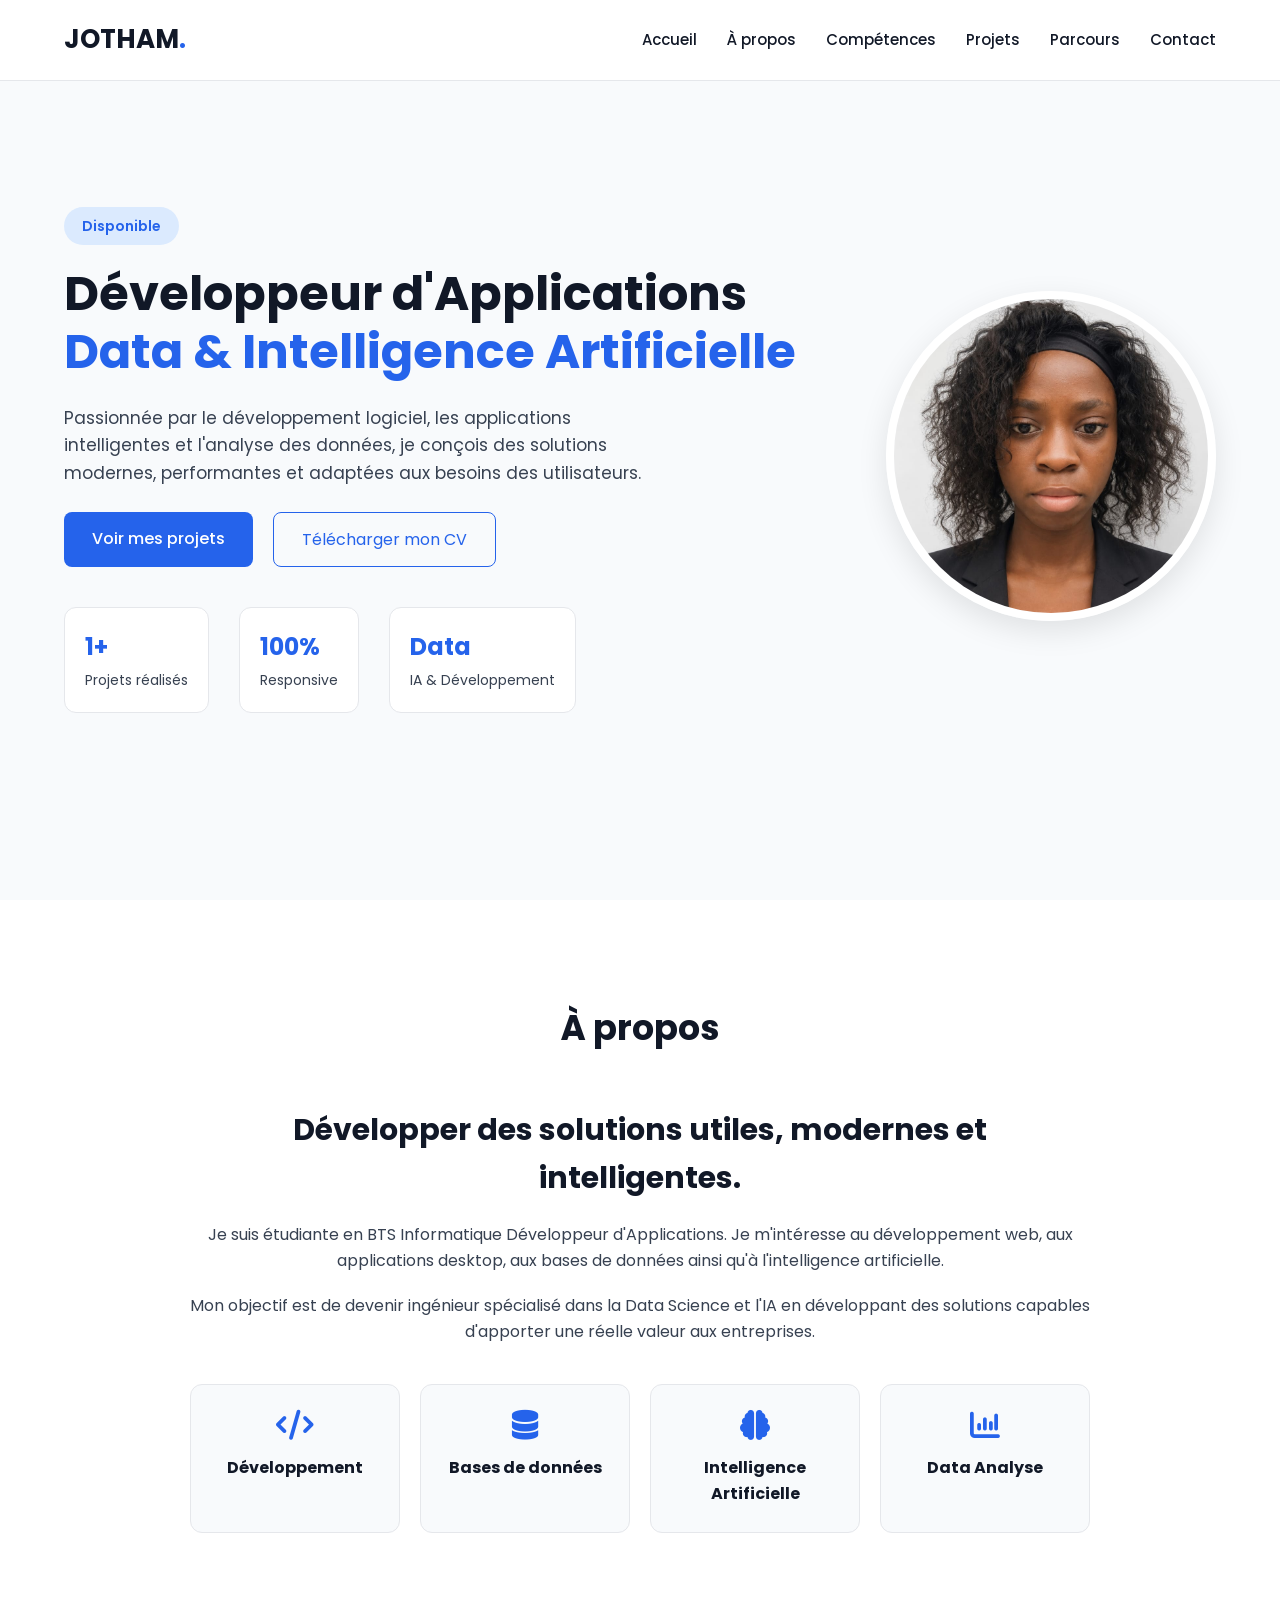
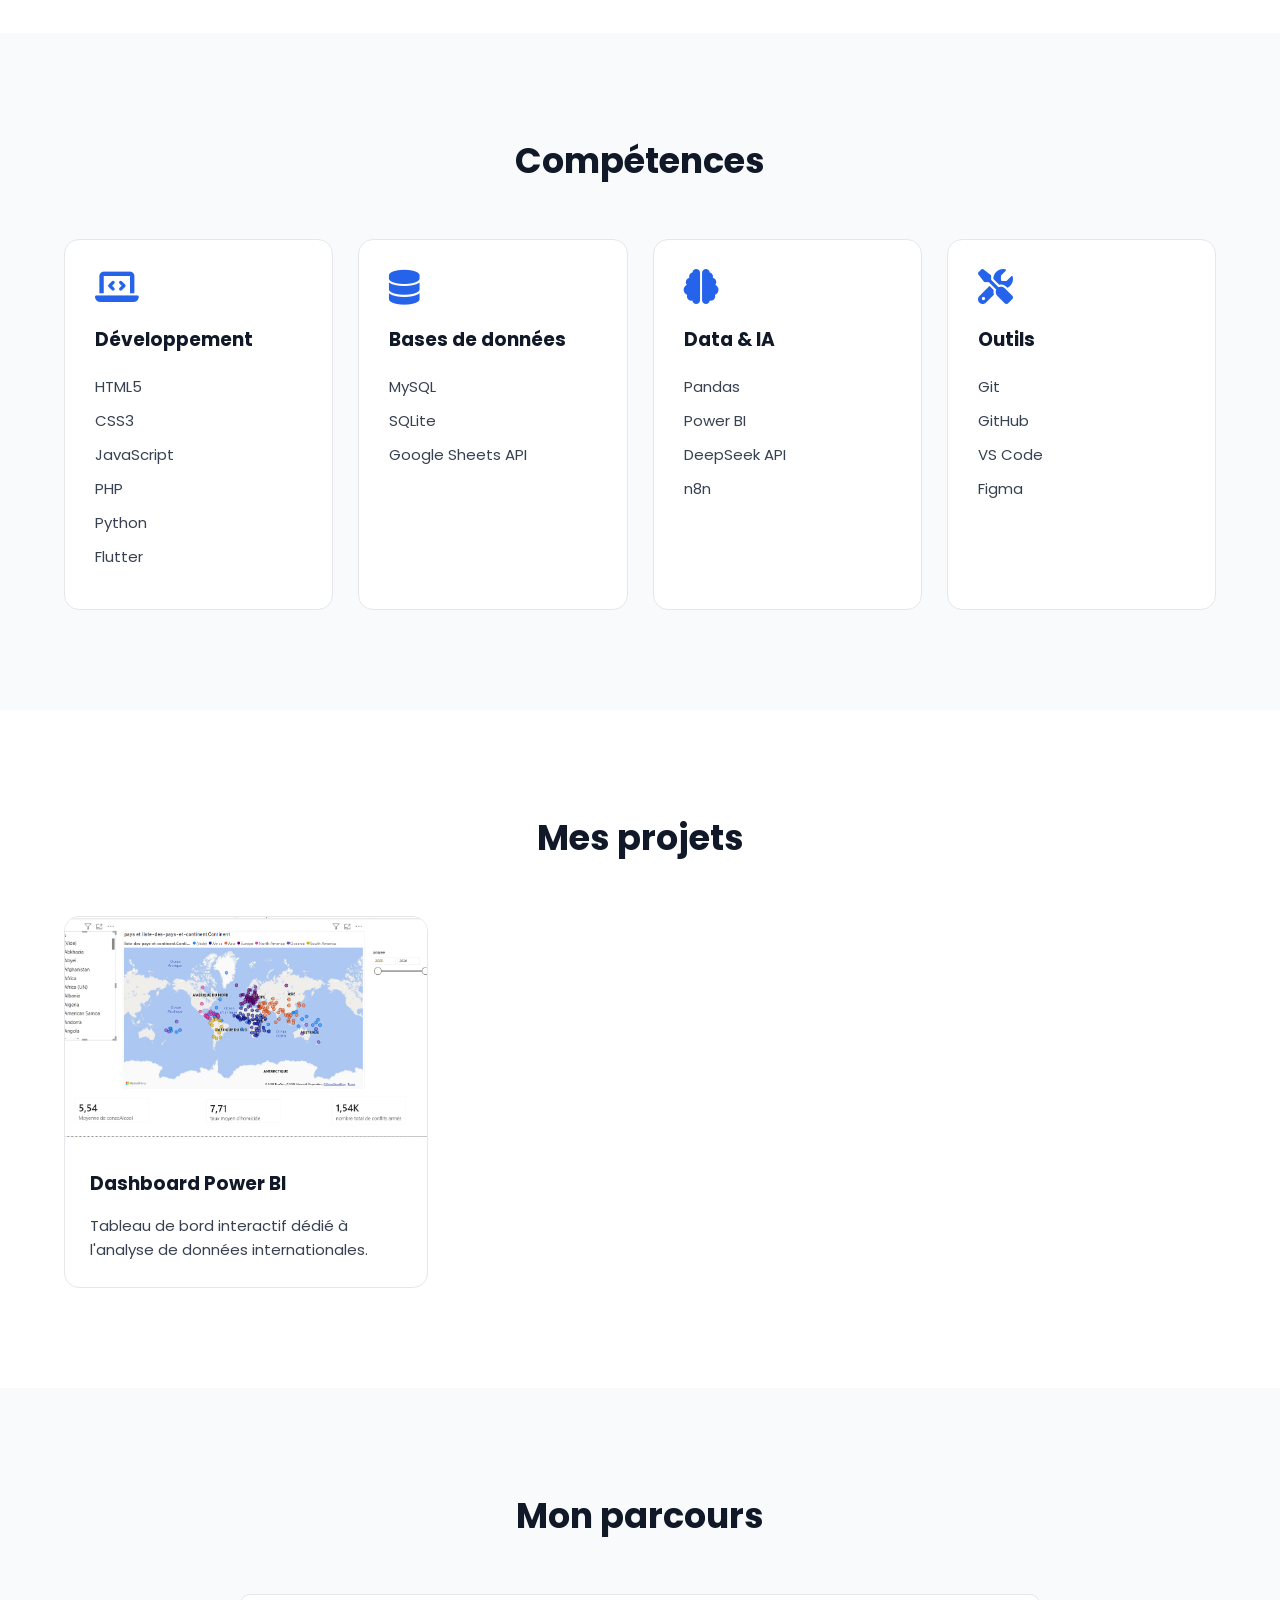
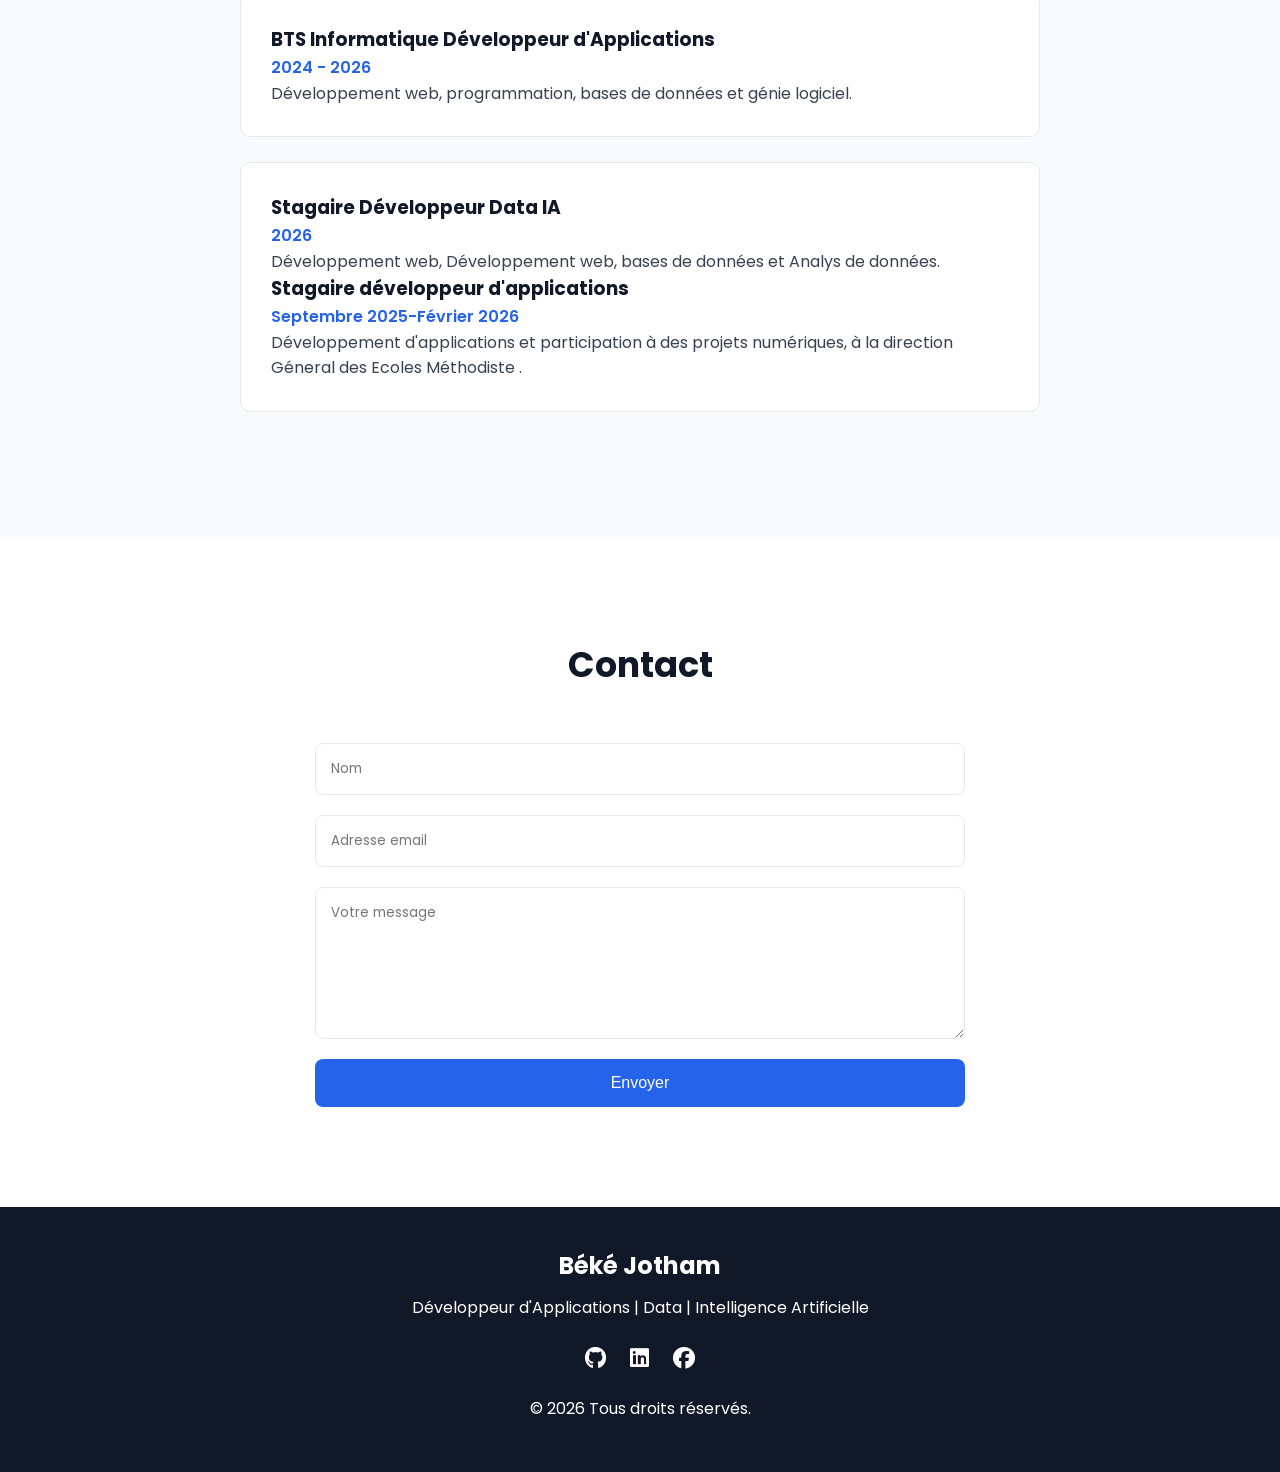
==== index.html @ e1de856a "premier commit" ====
<!DOCTYPE html>
<html lang="fr">

<head>
    <meta charset="UTF-8">
    <meta name="viewport" content="width=device-width, initial-scale=1.0">

    <title>Béké Moyet Jotham Christ-Evodie| Développeur d'Applications</title>

    <link rel="stylesheet" href="style.css">

    <link rel="preconnect" href="https://fonts.googleapis.com">
    <link rel="preconnect" href="https://fonts.gstatic.com" crossorigin>

    <link href="https://fonts.googleapis.com/css2?family=Poppins:wght@300;400;500;600;700;800&display=swap"
        rel="stylesheet">

    <link rel="stylesheet"
        href="https://cdnjs.cloudflare.com/ajax/libs/font-awesome/6.7.2/css/all.min.css">

</head>

<body>

    <!--================ NAVBAR =================-->

    <header>

        <div class="container">

            <a href="#" class="logo">

                JOTHAM<span>.</span>

            </a>

            <nav>

                <ul>

                    <li><a href="#home">Accueil</a></li>
                    <li><a href="#about">À propos</a></li>
                    <li><a href="#skills">Compétences</a></li>
                    <li><a href="#projects">Projets</a></li>
                    <li><a href="#parcours">Parcours</a></li>
                    <li><a href="#contact">Contact</a></li>

                </ul>

            </nav>

            <div class="menu">

                <i class="fa-solid fa-bars"></i>

            </div>

        </div>

    </header>



    <!--================ HERO =================-->

    <section class="hero" id="home">

        <div class="container hero-content">

            <div class="hero-left">

                <span class="badge">

                    Disponible 

                </span>

                <h1>

                    Développeur d'Applications

                    <br>

                    <span>Data & Intelligence Artificielle</span>

                </h1>

                <p>

                    Passionnée par le développement logiciel, les applications intelligentes
                    et l'analyse des données, je conçois des solutions modernes,
                    performantes et adaptées aux besoins des utilisateurs.

                </p>

                <div class="hero-buttons">

                    <a href="#projects" class="btn">

                        Voir mes projets

                    </a>

                    <a href="assets/cv.pdf" class="btn-outline">

                        Télécharger mon CV

                    </a>

                </div>

                <div class="stats">

                    <div>

                        <h2>1+</h2>

                        <span>Projets réalisés</span>

                    </div>

                    <div>

                        <h2>100%</h2>

                        <span>Responsive</span>

                    </div>

                    <div>

                        <h2>Data</h2>

                        <span>IA & Développement</span>

                    </div>

                </div>

            </div>

            <div class="hero-right">

                <img src="images/profile.jpeg" alt="Photo">

            </div>

        </div>

    </section>



    <!--================ ABOUT =================-->

    <section class="about" id="about">

        <div class="container">

            <h2 class="section-title">

                À propos

            </h2>

            <div class="about-content">

                <div class="about-text">

                    <h3>

                        Développer des solutions utiles,
                        modernes et intelligentes.

                    </h3>

                    <p>

                        Je suis étudiante en BTS Informatique Développeur d'Applications.
                        Je m'intéresse au développement web, aux applications desktop,
                        aux bases de données ainsi qu'à l'intelligence artificielle.

                    </p>

                    <p>

                        Mon objectif est de devenir ingénieur spécialisé
                        dans la Data Science et l'IA en développant des
                        solutions capables d'apporter une réelle valeur
                        aux entreprises.

                    </p>

                    <div class="about-cards">

                        <div>

                            <i class="fa-solid fa-code"></i>

                            <h4>

                                Développement

                            </h4>

                        </div>

                        <div>

                            <i class="fa-solid fa-database"></i>

                            <h4>

                                Bases de données

                            </h4>

                        </div>

                        <div>

                            <i class="fa-solid fa-brain"></i>

                            <h4>

                                Intelligence Artificielle

                            </h4>

                        </div>

                        <div>

                            <i class="fa-solid fa-chart-column"></i>

                            <h4>

                                Data Analyse

                            </h4>

                        </div>

                    </div>

                </div>

            </div>

        </div>

    </section>



    <!--================ SKILLS =================-->

    <section class="skills" id="skills">

        <div class="container">

            <h2 class="section-title">

                Compétences

            </h2>

            <div class="skills-grid">

                <div class="skill-box">

                    <i class="fa-solid fa-laptop-code"></i>

                    <h3>

                        Développement

                    </h3>

                    <ul>

                        <li>HTML5</li>
                        <li>CSS3</li>
                        <li>JavaScript</li>
                        <li>PHP</li>
                        <li>Python</li>
                        <li>Flutter</li>

                    </ul>

                </div>

                <div class="skill-box">

                    <i class="fa-solid fa-database"></i>

                    <h3>

                        Bases de données

                    </h3>

                    <ul>

                        <li>MySQL</li>
                        <li>SQLite</li>
                        <li>Google Sheets API</li>

                    </ul>

                </div>

                <div class="skill-box">

                    <i class="fa-solid fa-brain"></i>

                    <h3>

                        Data & IA

                    </h3>

                    <ul>

                        <li>Pandas</li>
                        <li>Power BI</li>
                        <li>DeepSeek API</li>
                        <li>n8n</li>

                    </ul>

                </div>

                <div class="skill-box">

                    <i class="fa-solid fa-screwdriver-wrench"></i>

                    <h3>

                        Outils

                    </h3>

                    <ul>

                        <li>Git</li>
                        <li>GitHub</li>
                        <li>VS Code</li>
                        <li>Figma</li>

                    </ul>

                </div>

            </div>

        </div>

    </section>



    <!--================ PROJECTS =================-->

    <section class="projects" id="projects">

        <div class="container">

            <h2 class="section-title">

                Mes projets

            </h2>

            <div class="project-grid">

                

                <div class="project-card">

                    <img src="images/powerbi.png">

                    <div class="content">

                        <h3>

                            Dashboard Power BI

                        </h3>

                        <p>

                            Tableau de bord interactif dédié à l'analyse de
                            données internationales.

                        </p>

                    </div>

                </div>

            </div>

        </div>

    </section>



    <!--================ PARCOURS =================-->

    <section class="timeline" id="parcours">

        <div class="container">

            <h2 class="section-title">

                Mon parcours

            </h2>

            <div class="timeline-content">

                <div class="timeline-item">


                    <h3>

                        BTS Informatique Développeur d'Applications

                    </h3>

                    <span>

                        2024 - 2026

                    </span>

                    <p>

                        Développement web, programmation,
                        bases de données et génie logiciel.

                    </p>

                </div>

                <div class="timeline-item">
                     <h3>

                        Stagaire Développeur Data IA

                    </h3>

                    <span>

                        2026

                    </span>

                    <p>

                        Développement web, Développement web,
                        bases de données et Analys de données.

                    </p>

                    <h3>

                        Stagaire développeur d'applications

                    </h3>

                    <span>

                        Septembre 2025-Février 2026

                    </span>

                    <p>

                        Développement d'applications et participation
                        à des projets numériques, à la direction Géneral des Ecoles Méthodiste .

                    </p>

                
                </div>

            </div>

        </div>

    </section>



    <!--================ CONTACT =================-->

    <section class="contact" id="contact">

        <div class="container">

            <h2 class="section-title">

                Contact

            </h2>

            <form>

                <input type="text" placeholder="Nom">

                <input type="email" placeholder="Adresse email">

                <textarea rows="6"
                    placeholder="Votre message"></textarea>

                <button>

                    Envoyer

                </button>

            </form>

        </div>

    </section>



    <!--================ FOOTER =================-->

    <footer>

        <div class="container">

            <h2>

                Béké Jotham

            </h2>

            <p>

                Développeur d'Applications | Data | Intelligence Artificielle

            </p>

            <div class="socials">

                <a href="#"><i class="fab fa-github"></i></a>

                <a href="#"><i class="fab fa-linkedin"></i></a>

                <a href="#"><i class="fab fa-facebook"></i></a>

            </div>

            <p>

                © 2026 Tous droits réservés.

            </p>

        </div>

    </footer>

<script src="script.js"></script>

</body>

</html>
---- style.css ----
*{
    margin:0;
    padding:0;
    box-sizing:border-box;
    scroll-behavior:smooth;
}


:root{

    --primary:#2563eb;
    --secondary:#111827;
    --light:#f8fafc;
    --white:#ffffff;
    --text:#374151;
    --border:#e5e7eb;

}



body{

    font-family:"Poppins",sans-serif;
    background:var(--light);
    color:var(--text);
    line-height:1.6;

}



.container{

    width:90%;
    max-width:1200px;
    margin:auto;

}



a{

    text-decoration:none;

}



ul{

    list-style:none;

}



/* ================= HEADER ================= */


header{

    position:fixed;
    top:0;
    width:100%;
    background:#ffffff;
    border-bottom:1px solid var(--border);
    z-index:1000;

}


header .container{

    display:flex;
    justify-content:space-between;
    align-items:center;
    height:80px;

}



.logo{

    font-size:26px;
    font-weight:700;
    color:var(--secondary);

}


.logo span{

    color:var(--primary);

}



nav ul{

    display:flex;
    gap:30px;

}



nav ul li a{

    color:var(--secondary);
    font-size:15px;
    font-weight:500;
    transition:.3s;

}


nav ul li a:hover{

    color:var(--primary);

}



.menu{

    display:none;
    font-size:25px;
    cursor:pointer;

}



/* ================= HERO ================= */



.hero{

    min-height:100vh;
    padding-top:120px;
    display:flex;
    align-items:center;

}



.hero-content{

    display:flex;
    justify-content:space-between;
    align-items:center;
    gap:50px;

}



.hero-left{

    flex:1;

}



.badge{

    display:inline-block;
    padding:8px 18px;
    border-radius:30px;
    background:#dbeafe;
    color:var(--primary);
    font-size:14px;
    font-weight:600;
    margin-bottom:20px;

}



.hero h1{

    font-size:48px;
    line-height:1.2;
    color:var(--secondary);
    font-weight:700;

}



.hero h1 span{

    color:var(--primary);

}



.hero p{

    margin:25px 0;
    max-width:600px;
    font-size:17px;

}



.hero-buttons{

    display:flex;
    gap:20px;
    margin-bottom:40px;

}



.btn{

    background:var(--primary);
    color:white;
    padding:14px 28px;
    border-radius:8px;
    font-weight:500;
    transition:.3s;

}



.btn:hover{

    opacity:.85;

}



.btn-outline{

    border:1px solid var(--primary);
    color:var(--primary);
    padding:14px 28px;
    border-radius:8px;
    transition:.3s;

}



.btn-outline:hover{

    background:var(--primary);
    color:white;

}



.stats{

    display:flex;
    gap:30px;

}



.stats div{

    background:white;
    padding:20px;
    border-radius:12px;
    border:1px solid var(--border);

}



.stats h2{

    color:var(--primary);

}



.stats span{

    font-size:14px;

}



.hero-right img{

    width:330px;
    height:330px;
    object-fit:cover;
    border-radius:50%;
    border:8px solid white;
    box-shadow:0 10px 30px rgba(0,0,0,.1);

}



/* ================= GENERAL SECTION ================= */



section{

    padding:100px 0;

}



.section-title{

    text-align:center;
    font-size:35px;
    color:var(--secondary);
    margin-bottom:50px;

}





/* ================= ABOUT ================= */



.about{

    background:white;

}



.about-content{

    display:flex;
    justify-content:center;

}



.about-text{

    max-width:900px;
    text-align:center;

}



.about-text h3{

    font-size:30px;
    color:var(--secondary);
    margin-bottom:20px;

}



.about-text p{

    margin-bottom:20px;

}



.about-cards{

    display:grid;
    grid-template-columns:repeat(4,1fr);
    gap:20px;
    margin-top:40px;

}



.about-cards div{

    padding:25px;
    background:var(--light);
    border-radius:12px;
    border:1px solid var(--border);
    transition:.3s;

}



.about-cards div:hover{

    transform:translateY(-5px);

}



.about-cards i{

    font-size:30px;
    color:var(--primary);
    margin-bottom:15px;

}



.about-cards h4{

    color:var(--secondary);

}
 /* ================= SKILLS ================= */


.skills-grid{

    display:grid;
    grid-template-columns:repeat(4,1fr);
    gap:25px;

}



.skill-box{

    background:white;
    padding:30px;
    border-radius:15px;
    border:1px solid var(--border);
    transition:.3s;

}



.skill-box:hover{

    transform:translateY(-8px);

}



.skill-box i{

    font-size:35px;
    color:var(--primary);
    margin-bottom:20px;

}



.skill-box h3{

    color:var(--secondary);
    margin-bottom:20px;

}



.skill-box li{

    margin-bottom:10px;
    font-size:15px;

}




/* ================= PROJECTS ================= */


.projects{

    background:white;

}



.project-grid{

    display:grid;
    grid-template-columns:repeat(3,1fr);
    gap:30px;

}



.project-card{

    background:white;
    border-radius:15px;
    overflow:hidden;
    border:1px solid var(--border);
    transition:.3s;

}



.project-card:hover{

    transform:translateY(-8px);

}



.project-card img{

    width:100%;
    height:220px;
    object-fit:cover;

}



.project-card .content{

    padding:25px;

}



.project-card h3{

    color:var(--secondary);
    margin-bottom:15px;

}



.project-card p{

    font-size:15px;

}




/* ================= TIMELINE ================= */


.timeline-content{

    max-width:800px;
    margin:auto;

}



.timeline-item{

    background:white;
    padding:30px;
    margin-bottom:25px;
    border-left:5px solid var(--primary);
    border-radius:10px;
    border:1px solid var(--border);

}



.timeline-item h3{

    color:var(--secondary);

}



.timeline-item span{

    color:var(--primary);
    font-weight:600;

}




/* ================= CONTACT ================= */



.contact{

    background:white;

}



form{

    max-width:650px;
    margin:auto;
    display:flex;
    flex-direction:column;
    gap:20px;

}



form input,
form textarea{

    width:100%;
    padding:15px;
    border:1px solid var(--border);
    border-radius:8px;
    font-family:inherit;
    outline:none;

}



form input:focus,
form textarea:focus{

    border-color:var(--primary);

}



form button{

    background:var(--primary);
    color:white;
    border:none;
    padding:15px;
    border-radius:8px;
    cursor:pointer;
    font-size:16px;

}



form button:hover{

    opacity:.85;

}




/* ================= FOOTER ================= */



footer{

    background:#111827;
    color:white;
    padding:40px 0;
    text-align:center;

}



footer h2{

    margin-bottom:10px;

}



footer p{

    margin:10px 0;

}



.socials{

    margin:20px 0;

}



.socials a{

    color:white;
    font-size:22px;
    margin:0 10px;
    transition:.3s;

}



.socials a:hover{

    color:#60a5fa;

}




/* ================= ANIMATION ================= */



.hero-left,
.hero-right,
.skill-box,
.project-card,
.timeline-item{

    animation:show .8s ease;

}



@keyframes show{

    from{

        opacity:0;
        transform:translateY(30px);

    }

    to{

        opacity:1;
        transform:translateY(0);

    }

}




/* ================= RESPONSIVE TABLET ================= */



@media(max-width:1000px){


    .hero-content{

        flex-direction:column-reverse;
        text-align:center;

    }


    .hero-buttons,
    .stats{

        justify-content:center;

    }


    .skills-grid{

        grid-template-columns:repeat(2,1fr);

    }


    .project-grid{

        grid-template-columns:repeat(2,1fr);

    }


    .about-cards{

        grid-template-columns:repeat(2,1fr);

    }


}




/* ================= RESPONSIVE MOBILE ================= */



@media(max-width:700px){


    header .container{

        height:70px;

    }



    nav{

        position:absolute;
        top:70px;
        left:-100%;
        width:100%;
        background:white;
        padding:30px;
        transition:.3s;

    }



    nav.active{

        left:0;

    }



    nav ul{

        flex-direction:column;
        text-align:center;

    }



    .menu{

        display:block;

    }



    .hero h1{

        font-size:35px;

    }



    .hero-right img{

        width:240px;
        height:240px;

    }



    .hero-buttons{

        flex-direction:column;

    }



    .stats{

        flex-direction:column;

    }



    .skills-grid,
    .project-grid,
    .about-cards{

        grid-template-columns:1fr;

    }



    .section-title{

        font-size:28px;

    }


}
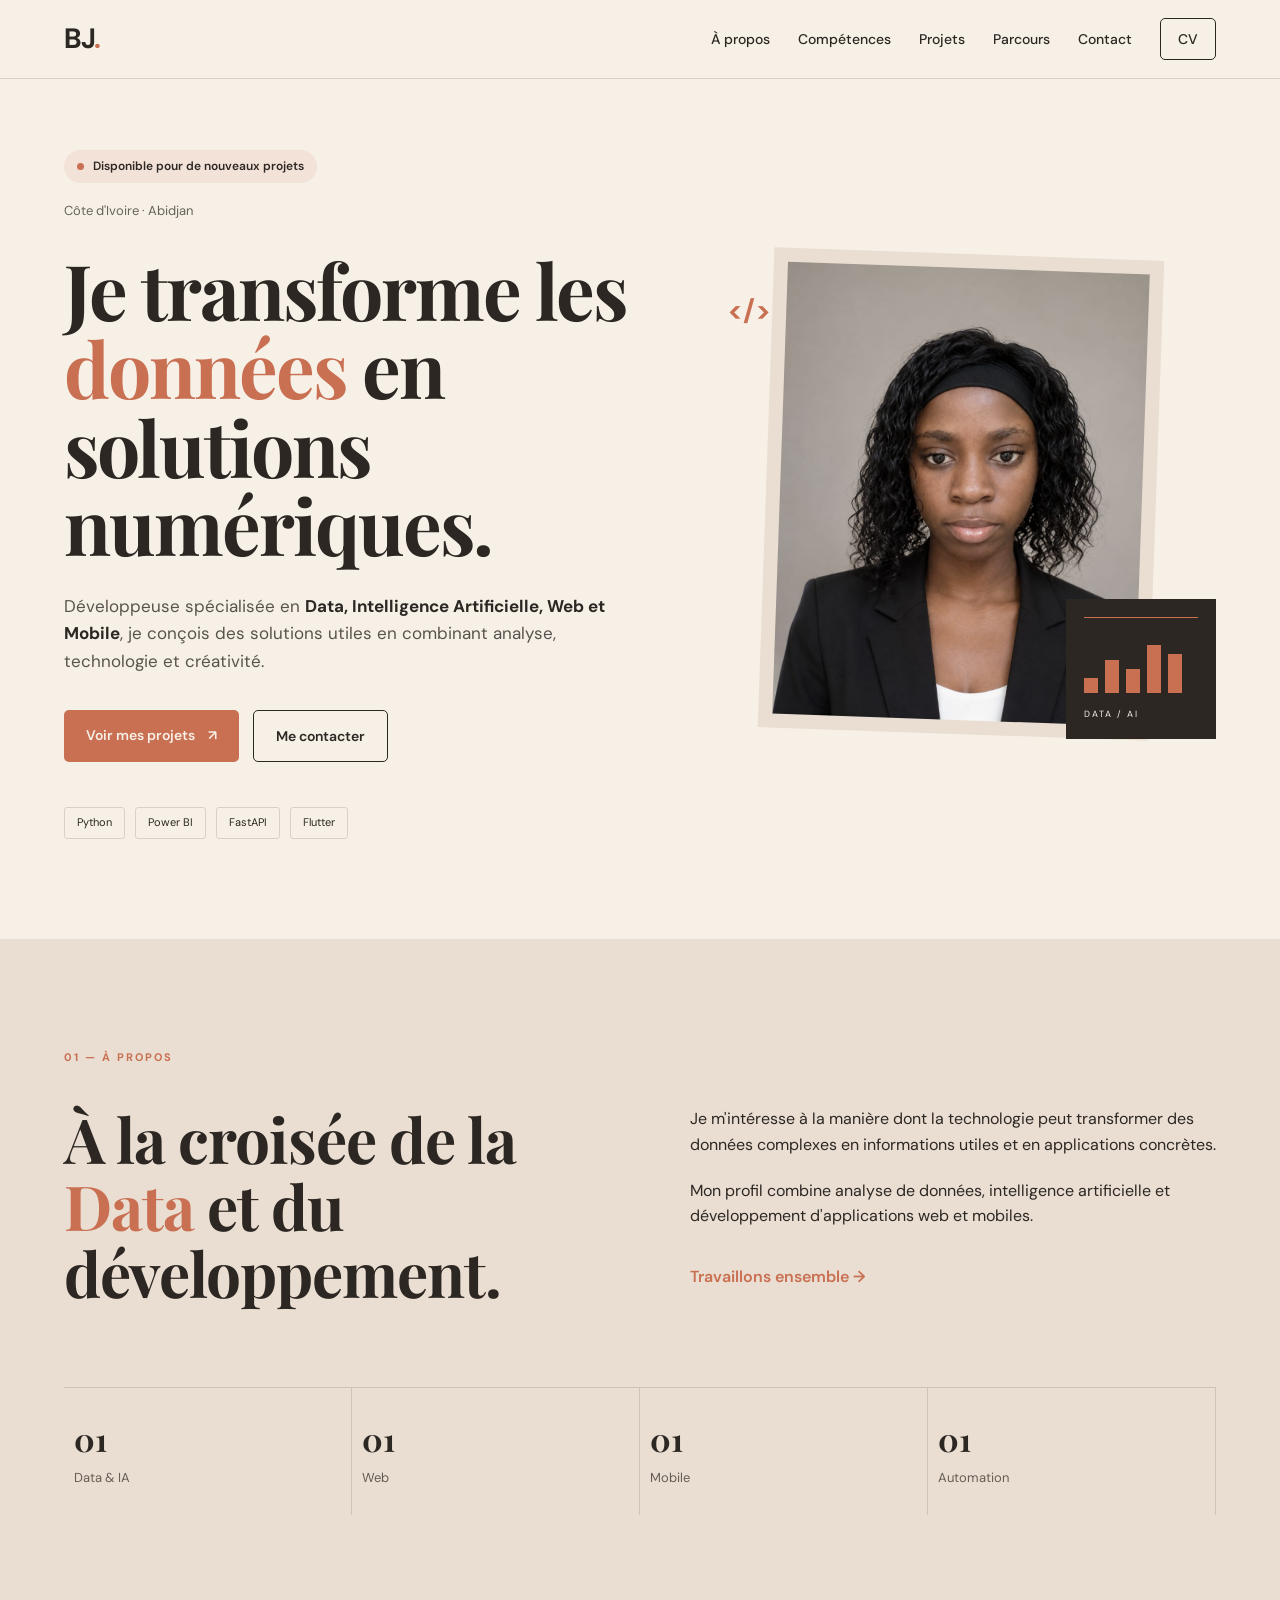
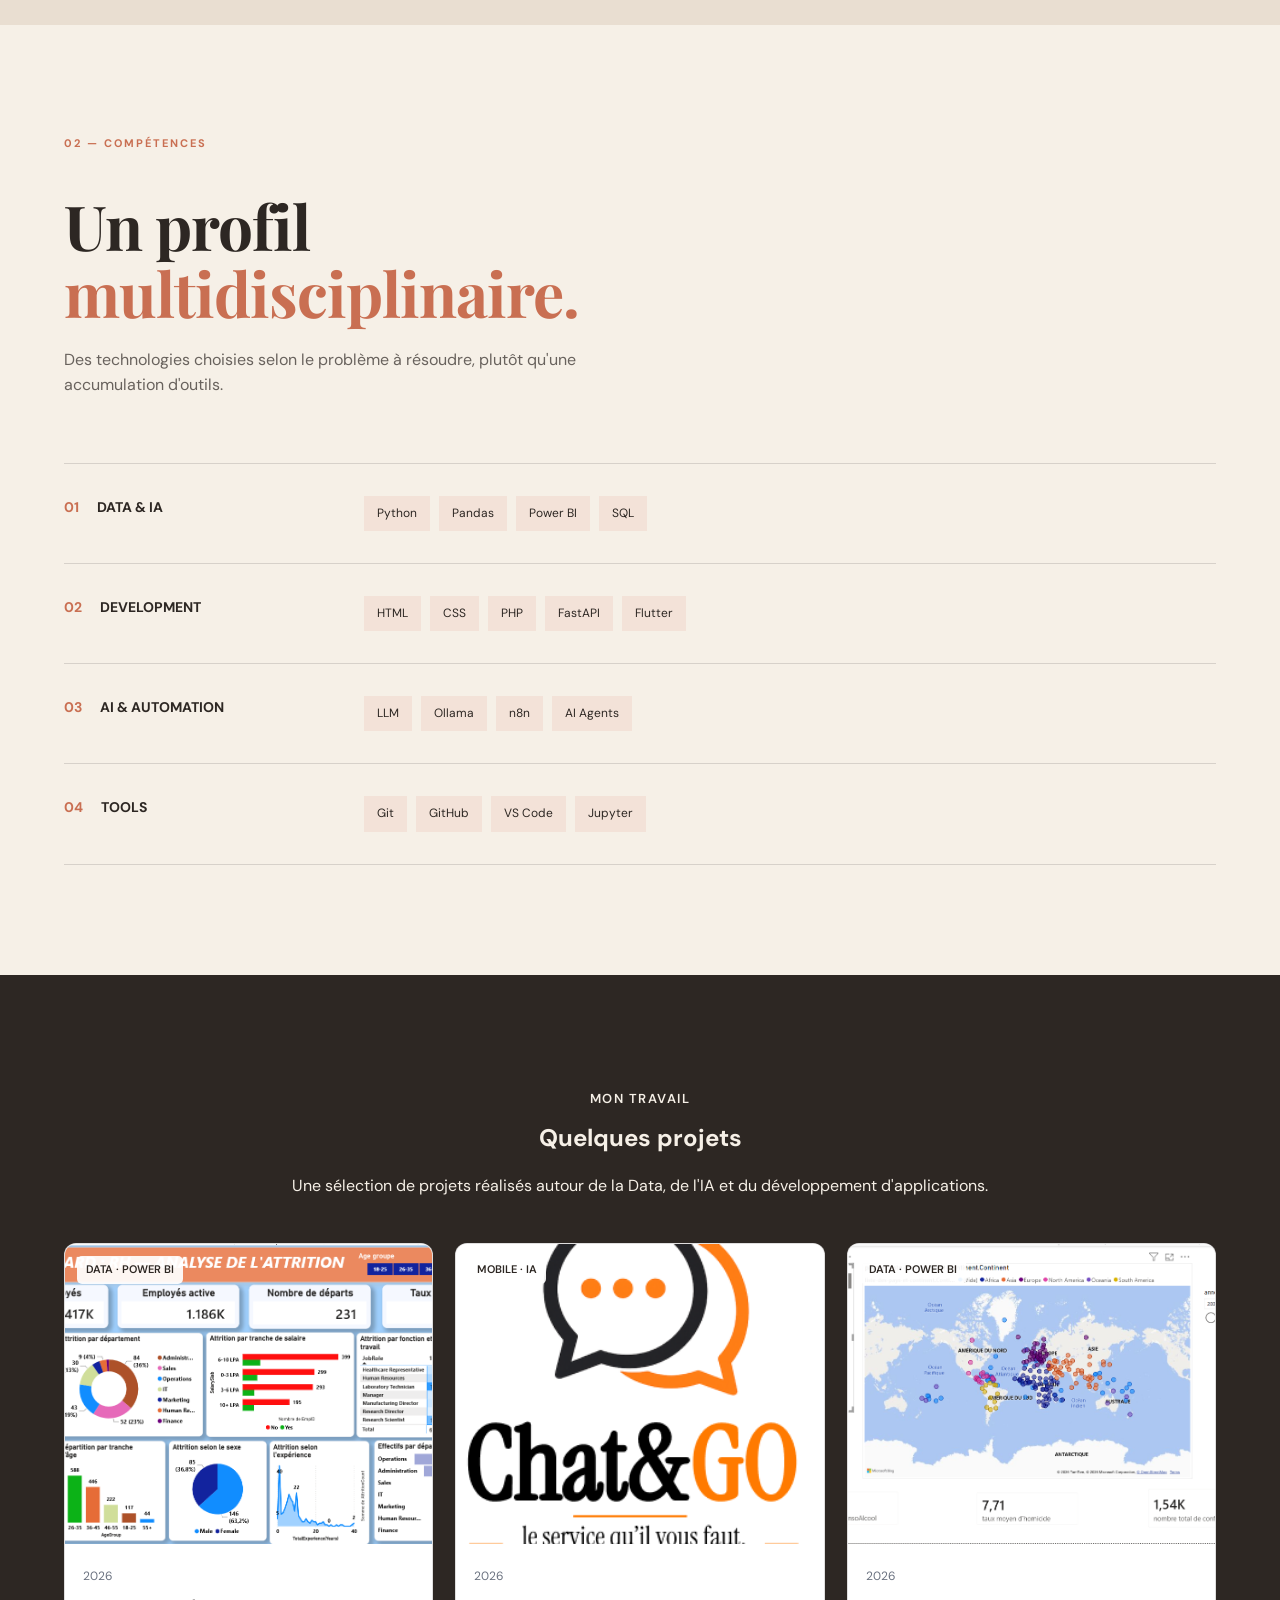
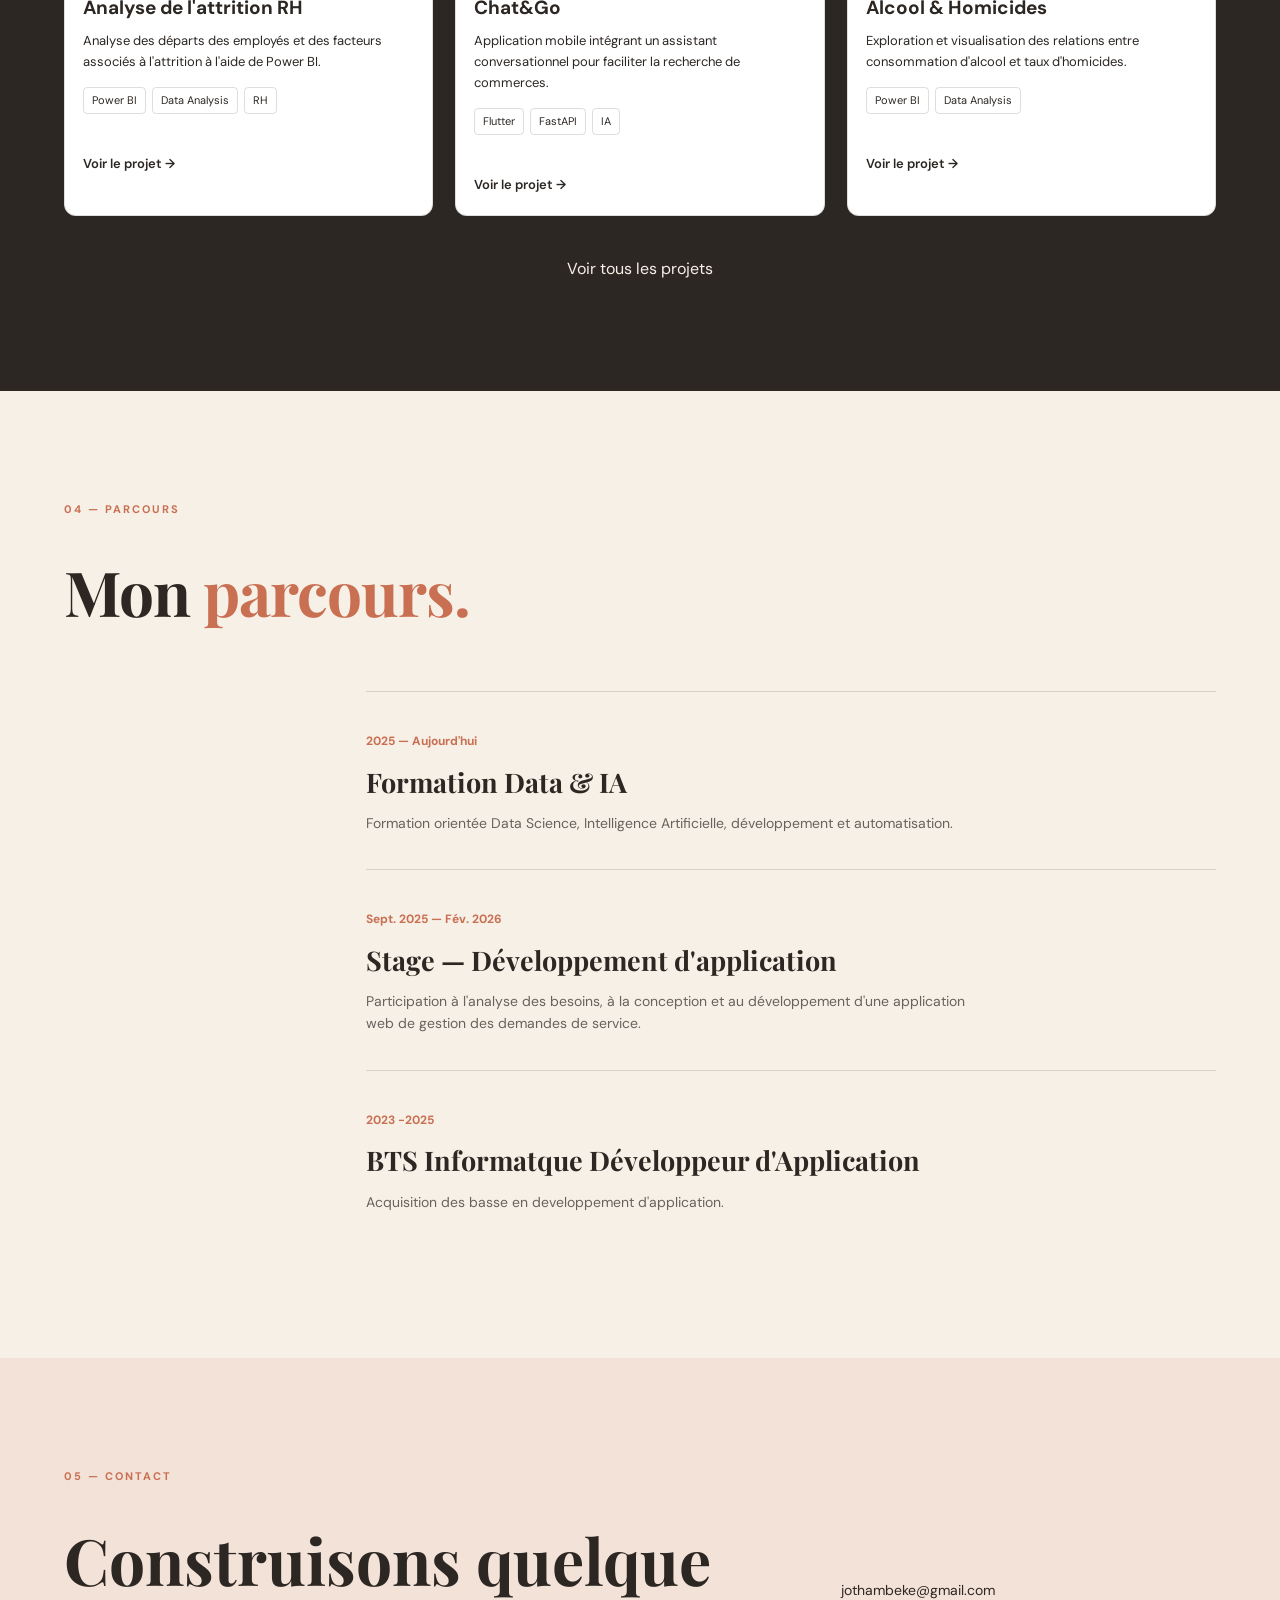
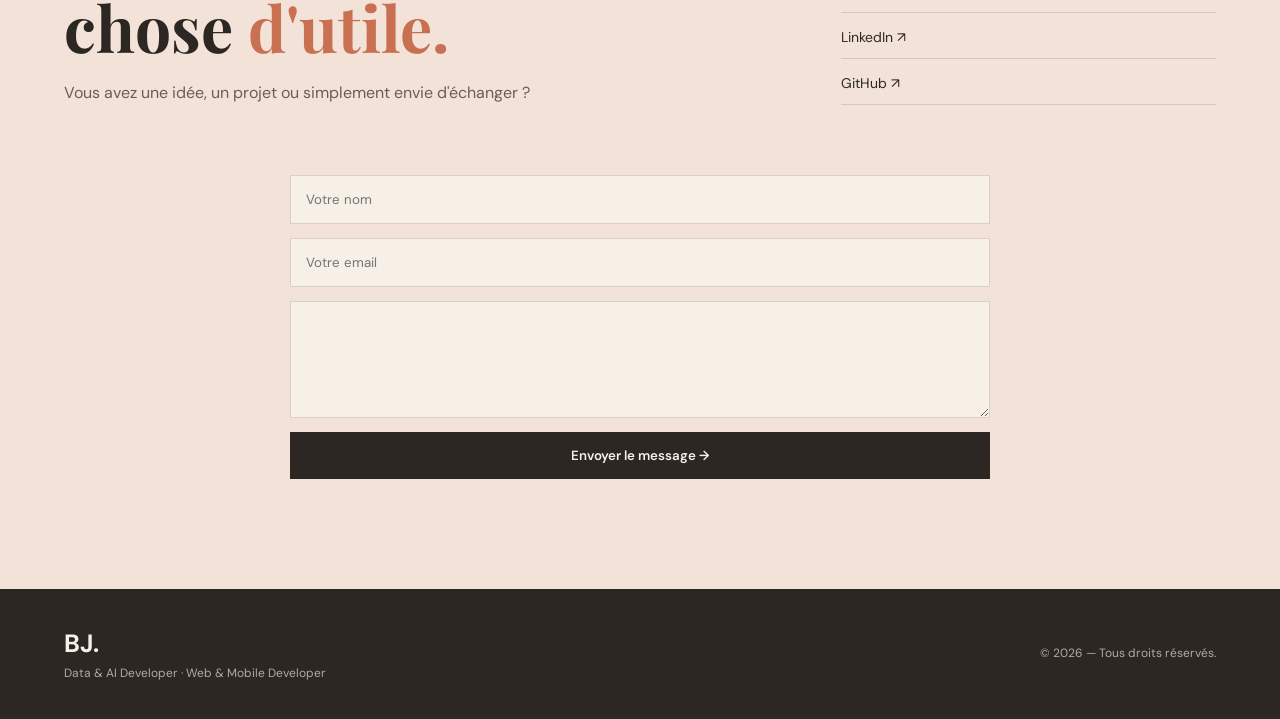
==== commit 89709f04: "modification de l'interface" ====
--- a/index.html
+++ b/index.html
@@ -2,571 +2,750 @@
 <html lang="fr">
 
 <head>
+
     <meta charset="UTF-8">
     <meta name="viewport" content="width=device-width, initial-scale=1.0">
 
-    <title>Béké Moyet Jotham Christ-Evodie| Développeur d'Applications</title>
-
-    <link rel="stylesheet" href="style.css">
+    <title>Portfolio | Data & AI Developer</title>
+
+    <meta name="description"
+          content="Portfolio d'une développeuse spécialisée en Data, Intelligence Artificielle, développement Web et Mobile.">
 
     <link rel="preconnect" href="https://fonts.googleapis.com">
-    <link rel="preconnect" href="https://fonts.gstatic.com" crossorigin>
-
-    <link href="https://fonts.googleapis.com/css2?family=Poppins:wght@300;400;500;600;700;800&display=swap"
-        rel="stylesheet">
-
-    <link rel="stylesheet"
-        href="https://cdnjs.cloudflare.com/ajax/libs/font-awesome/6.7.2/css/all.min.css">
+    <link rel="preconnect"
+          href="https://fonts.gstatic.com"
+          crossorigin>
+
+    <link href="https://fonts.googleapis.com/css2?family=DM+Sans:wght@400;500;600;700&family=Playfair+Display:wght@500;600;700&display=swap"
+          rel="stylesheet">
+
+    <link rel="stylesheet" href="css/style.css">
 
 </head>
 
+
 <body>
 
-    <!--================ NAVBAR =================-->
-
-    <header>
-
-        <div class="container">
-
-            <a href="#" class="logo">
-
-                JOTHAM<span>.</span>
-
+
+<!--  NAVIGATION  -->
+
+<header class="navbar">
+
+    <div class="container nav-container">
+
+        <a href="index.html" class="logo">
+            BJ<span>.</span>
+        </a>
+
+
+        <nav id="nav">
+
+            <a href="#about">À propos</a>
+
+            <a href="#skills">Compétences</a>
+
+            <a href="#projects">Projets</a>
+
+            <a href="#journey">Parcours</a>
+
+            <a href="#contact">Contact</a>
+
+            <a href="cv.pdf" class="nav-cv">
+                CV
             </a>
 
-            <nav>
-
-                <ul>
-
-                    <li><a href="#home">Accueil</a></li>
-                    <li><a href="#about">À propos</a></li>
-                    <li><a href="#skills">Compétences</a></li>
-                    <li><a href="#projects">Projets</a></li>
-                    <li><a href="#parcours">Parcours</a></li>
-                    <li><a href="#contact">Contact</a></li>
-
-                </ul>
-
-            </nav>
-
-            <div class="menu">
-
-                <i class="fa-solid fa-bars"></i>
-
-            </div>
-
-        </div>
-
-    </header>
-
-
-
-    <!--================ HERO =================-->
-
-    <section class="hero" id="home">
-
-        <div class="container hero-content">
-
-            <div class="hero-left">
-
-                <span class="badge">
-
-                    Disponible 
-
+        </nav>
+
+
+        <button class="menu-btn" id="menuBtn">
+            ☰
+        </button>
+
+    </div>
+
+</header>
+
+
+
+<main>
+
+
+<!--  HERO  -->
+
+<section class="hero">
+
+    <div class="container hero-grid">
+
+
+        <div class="hero-content">
+
+            <div class="status">
+                <span></span>
+                Disponible pour de nouveaux projets
+            </div>
+
+
+            <div class="location">
+                Côte d'Ivoire · Abidjan
+            </div>
+
+
+            <h1>
+
+                Je transforme les
+                <em>données</em>
+                en solutions numériques.
+
+            </h1>
+
+
+            <p class="hero-description">
+
+                Développeuse spécialisée en
+                <strong>Data, Intelligence Artificielle,
+                Web et Mobile</strong>, je conçois des
+                solutions utiles en combinant analyse,
+                technologie et créativité.
+
+            </p>
+
+
+            <div class="hero-actions">
+
+                <a href="#projects" class="btn-primary">
+                    Voir mes projets
+                    <span>↗</span>
+                </a>
+
+                <a href="#contact" class="btn-secondary">
+                    Me contacter
+                </a>
+
+            </div>
+
+
+            <div class="hero-tech">
+
+                <span>Python</span>
+                <span>Power BI</span>
+                <span>FastAPI</span>
+                <span>Flutter</span>
+
+            </div>
+
+        </div>
+
+
+        <!-- VISUEL HERO -->
+
+        <div class="hero-visual">
+
+            <div class="visual-frame">
+
+                <img src="images/ma_photo.jpeg"
+                     alt="Portrait professionnel">
+
+            </div>
+
+
+            <div class="data-decoration">
+
+                <div class="data-line"></div>
+
+                <div class="data-bars">
+
+                    <span></span>
+                    <span></span>
+                    <span></span>
+                    <span></span>
+                    <span></span>
+
+                </div>
+
+                <small>
+                    DATA / AI
+                </small>
+
+            </div>
+
+
+            <div class="code-decoration">
+                &lt;/&gt;
+            </div>
+
+        </div>
+
+    </div>
+
+</section>
+
+
+
+<!--  ABOUT  -->
+
+<section class="about" id="about">
+
+    <div class="container">
+
+        <div class="section-label">
+            01 — À PROPOS
+        </div>
+
+
+        <div class="about-grid">
+
+            <div>
+
+                <h2>
+                    À la croisée de la
+                    <span>Data</span> et du
+                    développement.
+                </h2>
+
+            </div>
+
+
+            <div class="about-text">
+
+                <p>
+                    Je m'intéresse à la manière dont la
+                    technologie peut transformer des données
+                    complexes en informations utiles et en
+                    applications concrètes.
+                </p>
+
+                <p>
+                    Mon profil combine analyse de données,
+                    intelligence artificielle et développement
+                    d'applications web et mobiles.
+                </p>
+
+
+                <a href="#contact" class="text-link">
+                    Travaillons ensemble →
+                </a>
+
+            </div>
+
+        </div>
+
+
+        <div class="about-numbers">
+
+            <div>
+                <strong>01</strong>
+                <span>Data & IA</span>
+            </div>
+
+            <div>
+                <strong>01</strong>
+                <span>Web</span>
+            </div>
+
+            <div>
+                <strong>01</strong>
+                <span>Mobile</span>
+            </div>
+
+            <div>
+                <strong>01</strong>
+                <span>Automation</span>
+            </div>
+
+        </div>
+
+    </div>
+
+</section>
+
+
+
+<!--  SKILLS  -->
+
+<section class="skills" id="skills">
+
+    <div class="container">
+
+        <div class="section-label">
+            02 — COMPÉTENCES
+        </div>
+
+
+        <div class="section-heading">
+
+            <h2>
+                Un profil
+                <span>multidisciplinaire.</span>
+            </h2>
+
+            <p>
+                Des technologies choisies selon le problème
+                à résoudre, plutôt qu'une accumulation d'outils.
+            </p>
+
+        </div>
+
+
+        <div class="skills-list">
+
+
+            <div class="skill-row">
+
+                <div class="skill-title">
+                    <span>01</span>
+                    DATA & IA
+                </div>
+
+                <div class="skill-tags">
+
+                    <span>Python</span>
+                    <span>Pandas</span>
+                    <span>Power BI</span>
+                    <span>SQL</span>
+
+                </div>
+
+            </div>
+
+
+            <div class="skill-row">
+
+                <div class="skill-title">
+                    <span>02</span>
+                    DEVELOPMENT
+                </div>
+
+                <div class="skill-tags">
+
+                    <span>HTML</span>
+                    <span>CSS</span>
+                    <span>PHP</span>
+                    <span>FastAPI</span>
+                    <span>Flutter</span>
+
+                </div>
+
+            </div>
+
+
+            <div class="skill-row">
+
+                <div class="skill-title">
+                    <span>03</span>
+                    AI & AUTOMATION
+                </div>
+
+                <div class="skill-tags">
+
+                    <span>LLM</span>
+                    <span>Ollama</span>
+                    <span>n8n</span>
+                    <span>AI Agents</span>
+
+                </div>
+
+            </div>
+
+
+            <div class="skill-row">
+
+                <div class="skill-title">
+                    <span>04</span>
+                    TOOLS
+                </div>
+
+                <div class="skill-tags">
+
+                    <span>Git</span>
+                    <span>GitHub</span>
+                    <span>VS Code</span>
+                    <span>Jupyter</span>
+
+                </div>
+
+            </div>
+
+
+        </div>
+
+    </div>
+
+</section>
+
+
+
+<!--  PROJECTS  -->
+
+<section class="projects" id="projects">
+
+    <div class="container">
+
+        <div class="projects-header">
+            <span class="section-label">MON TRAVAIL</span>
+
+            <h2 class="section-title">
+                Quelques projets
+            </h2>
+
+            <p>
+                Une sélection de projets réalisés autour de la Data,
+                de l'IA et du développement d'applications.
+            </p>
+        </div>
+
+
+        <div class="project-grid">
+
+
+            <!-- ATTRITION -->
+            <article class="project-card">
+
+                <div class="project-image">
+
+                    <img 
+                        src="images/attrition.png"
+                        alt="Dashboard RH - Analyse de l'attrition"
+                    >
+
+                    <span class="project-category">
+                        DATA · POWER BI
+                    </span>
+
+                </div>
+
+                <div class="content">
+
+                    <span class="project-year">2026</span>
+
+                    <h3>
+                        Analyse de l'attrition RH
+                    </h3>
+
+                    <p>
+                        Analyse des départs des employés et des facteurs
+                        associés à l'attrition à l'aide de Power BI.
+                    </p>
+
+                    <div class="project-tags">
+                        <span>Power BI</span>
+                        <span>Data Analysis</span>
+                        <span>RH</span>
+                    </div>
+
+                    <a href="projets/attrition.html" class="project-link">
+                        Voir le projet →
+                    </a>
+
+                </div>
+
+            </article>
+
+
+            <!-- CHAT & GO -->
+            <article class="project-card">
+
+                <div class="project-image">
+
+                    <img 
+                        src="images/chaGo.png"
+                        alt="Application Chat&Go"
+                    >
+
+                    <span class="project-category">
+                        MOBILE · IA
+                    </span>
+
+                </div>
+
+                <div class="content">
+
+                    <span class="project-year">2026</span>
+
+                    <h3>
+                        Chat&Go
+                    </h3>
+
+                    <p>
+                        Application mobile intégrant un assistant
+                        conversationnel pour faciliter la recherche de commerces.
+                    </p>
+
+                    <div class="project-tags">
+                        <span>Flutter</span>
+                        <span>FastAPI</span>
+                        <span>IA</span>
+                    </div>
+
+                    <a href="projets/chatGo.html" class="project-link">
+                        Voir le projet →
+                    </a>
+
+                </div>
+
+            </article>
+
+
+            <!-- ALCOOL -->
+            <article class="project-card">
+
+                <div class="project-image">
+
+                    <img 
+                        src="images/powerbi.png"
+                        alt="Analyse des liens entre consommation d'alcool et homicides"
+                    >
+
+                    <span class="project-category">
+                        DATA · POWER BI
+                    </span>
+
+                </div>
+
+                <div class="content">
+
+                    <span class="project-year">2026</span>
+
+                    <h3>
+                        Alcool & Homicides
+                    </h3>
+
+                    <p>
+                        Exploration et visualisation des relations entre
+                        consommation d'alcool et taux d'homicides.
+                    </p>
+
+                    <div class="project-tags">
+                        <span>Power BI</span>
+                        <span>Data Analysis</span>
+                    </div>
+
+                    <a href="projets/alcool.html" class="project-link">
+                        Voir le projet →
+                    </a>
+
+                </div>
+
+            </article>
+
+
+        </div>
+
+
+        <div class="projects-footer">
+
+            <a href="projets.html" class="btn-outline">
+                Voir tous les projets
+            </a>
+
+        </div>
+
+    </div>
+
+</section>
+
+
+
+<!--  JOURNEY  -->
+
+<section class="journey" id="journey">
+
+    <div class="container">
+
+        <div class="section-label">
+            04 — PARCOURS
+        </div>
+
+
+        <div class="section-heading">
+
+            <h2>
+                Mon
+                <span>parcours.</span>
+            </h2>
+
+        </div>
+
+
+        <div class="timeline">
+
+
+            <div class="timeline-item">
+
+                <span class="timeline-date">
+                    2025 — Aujourd'hui
                 </span>
 
-                <h1>
-
-                    Développeur d'Applications
-
-                    <br>
-
-                    <span>Data & Intelligence Artificielle</span>
-
-                </h1>
+                <h3>
+                    Formation Data & IA
+                </h3>
 
                 <p>
-
-                    Passionnée par le développement logiciel, les applications intelligentes
-                    et l'analyse des données, je conçois des solutions modernes,
-                    performantes et adaptées aux besoins des utilisateurs.
-
+                    Formation orientée Data Science,
+                    Intelligence Artificielle,
+                    développement et automatisation.
                 </p>
 
-                <div class="hero-buttons">
-
-                    <a href="#projects" class="btn">
-
-                        Voir mes projets
-
-                    </a>
-
-                    <a href="assets/cv.pdf" class="btn-outline">
-
-                        Télécharger mon CV
-
-                    </a>
-
-                </div>
-
-                <div class="stats">
-
-                    <div>
-
-                        <h2>1+</h2>
-
-                        <span>Projets réalisés</span>
-
-                    </div>
-
-                    <div>
-
-                        <h2>100%</h2>
-
-                        <span>Responsive</span>
-
-                    </div>
-
-                    <div>
-
-                        <h2>Data</h2>
-
-                        <span>IA & Développement</span>
-
-                    </div>
-
-                </div>
-
-            </div>
-
-            <div class="hero-right">
-
-                <img src="images/profile.jpeg" alt="Photo">
-
-            </div>
-
-        </div>
-
-    </section>
-
-
-
-    <!--================ ABOUT =================-->
-
-    <section class="about" id="about">
-
-        <div class="container">
-
-            <h2 class="section-title">
-
-                À propos
-
-            </h2>
-
-            <div class="about-content">
-
-                <div class="about-text">
-
-                    <h3>
-
-                        Développer des solutions utiles,
-                        modernes et intelligentes.
-
-                    </h3>
-
-                    <p>
-
-                        Je suis étudiante en BTS Informatique Développeur d'Applications.
-                        Je m'intéresse au développement web, aux applications desktop,
-                        aux bases de données ainsi qu'à l'intelligence artificielle.
-
-                    </p>
-
-                    <p>
-
-                        Mon objectif est de devenir ingénieur spécialisé
-                        dans la Data Science et l'IA en développant des
-                        solutions capables d'apporter une réelle valeur
-                        aux entreprises.
-
-                    </p>
-
-                    <div class="about-cards">
-
-                        <div>
-
-                            <i class="fa-solid fa-code"></i>
-
-                            <h4>
-
-                                Développement
-
-                            </h4>
-
-                        </div>
-
-                        <div>
-
-                            <i class="fa-solid fa-database"></i>
-
-                            <h4>
-
-                                Bases de données
-
-                            </h4>
-
-                        </div>
-
-                        <div>
-
-                            <i class="fa-solid fa-brain"></i>
-
-                            <h4>
-
-                                Intelligence Artificielle
-
-                            </h4>
-
-                        </div>
-
-                        <div>
-
-                            <i class="fa-solid fa-chart-column"></i>
-
-                            <h4>
-
-                                Data Analyse
-
-                            </h4>
-
-                        </div>
-
-                    </div>
-
-                </div>
-
-            </div>
-
-        </div>
-
-    </section>
-
-
-
-    <!--================ SKILLS =================-->
-
-    <section class="skills" id="skills">
-
-        <div class="container">
-
-            <h2 class="section-title">
-
-                Compétences
-
-            </h2>
-
-            <div class="skills-grid">
-
-                <div class="skill-box">
-
-                    <i class="fa-solid fa-laptop-code"></i>
-
-                    <h3>
-
-                        Développement
-
-                    </h3>
-
-                    <ul>
-
-                        <li>HTML5</li>
-                        <li>CSS3</li>
-                        <li>JavaScript</li>
-                        <li>PHP</li>
-                        <li>Python</li>
-                        <li>Flutter</li>
-
-                    </ul>
-
-                </div>
-
-                <div class="skill-box">
-
-                    <i class="fa-solid fa-database"></i>
-
-                    <h3>
-
-                        Bases de données
-
-                    </h3>
-
-                    <ul>
-
-                        <li>MySQL</li>
-                        <li>SQLite</li>
-                        <li>Google Sheets API</li>
-
-                    </ul>
-
-                </div>
-
-                <div class="skill-box">
-
-                    <i class="fa-solid fa-brain"></i>
-
-                    <h3>
-
-                        Data & IA
-
-                    </h3>
-
-                    <ul>
-
-                        <li>Pandas</li>
-                        <li>Power BI</li>
-                        <li>DeepSeek API</li>
-                        <li>n8n</li>
-
-                    </ul>
-
-                </div>
-
-                <div class="skill-box">
-
-                    <i class="fa-solid fa-screwdriver-wrench"></i>
-
-                    <h3>
-
-                        Outils
-
-                    </h3>
-
-                    <ul>
-
-                        <li>Git</li>
-                        <li>GitHub</li>
-                        <li>VS Code</li>
-                        <li>Figma</li>
-
-                    </ul>
-
-                </div>
-
-            </div>
-
-        </div>
-
-    </section>
-
-
-
-    <!--================ PROJECTS =================-->
-
-    <section class="projects" id="projects">
-
-        <div class="container">
-
-            <h2 class="section-title">
-
-                Mes projets
-
-            </h2>
-
-            <div class="project-grid">
-
-                
-
-                <div class="project-card">
-
-                    <img src="images/powerbi.png">
-
-                    <div class="content">
-
-                        <h3>
-
-                            Dashboard Power BI
-
-                        </h3>
-
-                        <p>
-
-                            Tableau de bord interactif dédié à l'analyse de
-                            données internationales.
-
-                        </p>
-
-                    </div>
-
-                </div>
-
-            </div>
-
-        </div>
-
-    </section>
-
-
-
-    <!--================ PARCOURS =================-->
-
-    <section class="timeline" id="parcours">
-
-        <div class="container">
-
-            <h2 class="section-title">
-
-                Mon parcours
-
-            </h2>
-
-            <div class="timeline-content">
-
-                <div class="timeline-item">
-
-
-                    <h3>
-
-                        BTS Informatique Développeur d'Applications
-
-                    </h3>
-
-                    <span>
-
-                        2024 - 2026
-
-                    </span>
-
-                    <p>
-
-                        Développement web, programmation,
-                        bases de données et génie logiciel.
-
-                    </p>
-
-                </div>
-
-                <div class="timeline-item">
-                     <h3>
-
-                        Stagaire Développeur Data IA
-
-                    </h3>
-
-                    <span>
-
-                        2026
-
-                    </span>
-
-                    <p>
-
-                        Développement web, Développement web,
-                        bases de données et Analys de données.
-
-                    </p>
-
-                    <h3>
-
-                        Stagaire développeur d'applications
-
-                    </h3>
-
-                    <span>
-
-                        Septembre 2025-Février 2026
-
-                    </span>
-
-                    <p>
-
-                        Développement d'applications et participation
-                        à des projets numériques, à la direction Géneral des Ecoles Méthodiste .
-
-                    </p>
-
-                
-                </div>
-
-            </div>
-
-        </div>
-
-    </section>
-
-
-
-    <!--================ CONTACT =================-->
-
-    <section class="contact" id="contact">
-
-        <div class="container">
-
-            <h2 class="section-title">
-
-                Contact
-
-            </h2>
-
-            <form>
-
-                <input type="text" placeholder="Nom">
-
-                <input type="email" placeholder="Adresse email">
-
-                <textarea rows="6"
-                    placeholder="Votre message"></textarea>
-
-                <button>
-
-                    Envoyer
-
-                </button>
-
-            </form>
-
-        </div>
-
-    </section>
-
-
-
-    <!--================ FOOTER =================-->
-
-    <footer>
-
-        <div class="container">
-
-            <h2>
-
-                Béké Jotham
-
-            </h2>
+            </div>
+
+
+            <div class="timeline-item">
+
+                <span class="timeline-date">
+                    Sept. 2025 — Fév. 2026
+                </span>
+
+                <h3>
+                    Stage — Développement d'application
+                </h3>
+
+                <p>
+                    Participation à l'analyse des besoins,
+                    à la conception et au développement
+                    d'une application web de gestion
+                    des demandes de service.
+                </p>
+
+            </div>
+
+
+            <div class="timeline-item">
+
+                <span class="timeline-date">
+                    2023 -2025
+                </span>
+
+                <h3>
+                    BTS Informatque Développeur d'Application 
+                </h3>
+
+                <p>
+                    Acquisition des basse en developpement d'application.
+                </p>
+
+            </div>
+
+
+        </div>
+
+    </div>
+
+</section>
+
+
+
+<!--  CONTACT  -->
+
+<section class="contact" id="contact">
+
+    <div class="container">
+
+        <div class="contact-box">
+
+            <div>
+
+                <div class="section-label">
+                    05 — CONTACT
+                </div>
+
+                <h2>
+                    Construisons quelque chose
+                    <span>d'utile.</span>
+                </h2>
+
+                <p>
+                    Vous avez une idée, un projet ou simplement
+                    envie d'échanger ?
+                </p>
+
+            </div>
+
+
+            <div class="contact-links">
+
+                <a href="mailto:votreemail@gmail.com">
+                    jothambeke@gmail.com
+                </a>
+
+                <a href="#">
+                    LinkedIn ↗
+                </a>
+
+                <a href="https://github.com/Jotham-26">
+                    GitHub ↗
+                </a>
+
+            </div>
+
+        </div>
+
+
+        <form class="contact-form">
+
+            <input
+                type="text"
+                placeholder="Votre nom"
+                required
+            >
+
+            <input
+                type="email"
+                placeholder="Votre email"
+                required
+            >
+
+            <textarea
+                placeholder="Votre message"
+                rows="5"
+                required>
+            </textarea>
+
+            <button type="submit">
+                Envoyer le message →
+            </button>
+
+        </form>
+
+    </div>
+
+</section>
+
+
+</main>
+
+
+
+<!--  FOOTER  -->
+
+<footer>
+
+    <div class="container footer-content">
+
+        <div>
+
+            <strong>
+                BJ.
+            </strong>
 
             <p>
-
-                Développeur d'Applications | Data | Intelligence Artificielle
-
+                Data & AI Developer · Web & Mobile Developer
             </p>
 
-            <div class="socials">
-
-                <a href="#"><i class="fab fa-github"></i></a>
-
-                <a href="#"><i class="fab fa-linkedin"></i></a>
-
-                <a href="#"><i class="fab fa-facebook"></i></a>
-
-            </div>
+        </div>
+
+
+        <div>
 
             <p>
-
-                © 2026 Tous droits réservés.
-
+                © 2026 — Tous droits réservés.
             </p>
 
         </div>
 
-    </footer>
+    </div>
+
+</footer>
+
+
 
 <script src="script.js"></script>
 
--- a/css/style.css
+++ b/css/style.css
@@ -0,0 +1,1512 @@
+/* RESET*/
+
+* {
+    margin: 0;
+    padding: 0;
+    box-sizing: border-box;
+    scroll-behavior: smooth;
+}
+
+
+:root {
+
+    --cream: #F6F0E7;
+    --terracotta: #C96F52;
+    --beige: #E9DED1;
+    --peach: #F3E2D8;
+    --brown: #2D2723;
+
+    --border: rgba(45, 39, 35, .15);
+
+}
+
+
+body {
+
+    font-family: "DM Sans", sans-serif;
+
+    background: var(--cream);
+
+    color: var(--brown);
+
+    line-height: 1.6;
+
+}
+
+
+img {
+
+    max-width: 100%;
+    display: block;
+
+}
+
+
+a {
+
+    text-decoration: none;
+    color: inherit;
+
+}
+
+
+button,
+input,
+textarea {
+
+    font-family: inherit;
+
+}
+
+
+.container {
+
+    width: min(90%, 1200px);
+
+    margin: auto;
+
+}
+
+
+/* NAVBAR */
+
+.navbar {
+
+    position: fixed;
+
+    top: 0;
+    left: 0;
+
+    width: 100%;
+
+    background: rgba(246, 240, 231, .96);
+
+    border-bottom: 1px solid var(--border);
+
+    z-index: 1000;
+
+}
+
+
+.nav-container {
+
+    height: 78px;
+
+    display: flex;
+
+    align-items: center;
+
+    justify-content: space-between;
+
+}
+
+
+.logo {
+
+    font-size: 28px;
+
+    font-weight: 700;
+
+    letter-spacing: -1px;
+
+}
+
+
+.logo span {
+
+    color: var(--terracotta);
+
+}
+
+
+
+nav {
+
+    display: flex;
+
+    align-items: center;
+
+    gap: 28px;
+
+}
+
+
+nav a {
+
+    font-size: 14px;
+
+    font-weight: 500;
+
+    transition: .25s;
+
+}
+
+
+nav a:hover {
+
+    color: var(--terracotta);
+
+}
+
+
+.nav-cv {
+
+    padding: 9px 17px;
+
+    border: 1px solid var(--brown);
+
+    border-radius: 5px;
+
+}
+
+
+.nav-cv:hover {
+
+    background: var(--brown);
+
+    color: var(--cream);
+
+}
+
+
+.menu-btn {
+
+    display: none;
+
+    border: none;
+
+    background: transparent;
+
+    font-size: 25px;
+
+    cursor: pointer;
+
+    color: var(--brown);
+
+}
+
+
+/* HERO*/
+
+.hero {
+
+    min-height: 100vh;
+
+    padding-top: 150px;
+    padding-bottom: 100px;
+
+    display: flex;
+
+    align-items: center;
+
+}
+
+
+.hero-grid {
+
+    display: grid;
+
+    grid-template-columns: 1.05fr .95fr;
+
+    gap: 80px;
+
+    align-items: center;
+
+}
+
+
+.status {
+
+    display: inline-flex;
+
+    align-items: center;
+
+    gap: 9px;
+
+    padding: 7px 13px;
+
+    background: var(--peach);
+
+    border-radius: 30px;
+
+    font-size: 12px;
+
+    font-weight: 600;
+
+    margin-bottom: 18px;
+
+}
+
+
+.status span {
+
+    width: 7px;
+    height: 7px;
+
+    background: var(--terracotta);
+
+    border-radius: 50%;
+
+}
+
+
+.location {
+
+    font-size: 13px;
+
+    margin-bottom: 28px;
+
+    opacity: .7;
+
+}
+
+
+.hero h1 {
+
+    font-family: "Playfair Display", serif;
+
+    font-size: clamp(45px, 6vw, 78px);
+
+    line-height: 1.02;
+
+    letter-spacing: -2px;
+
+    max-width: 800px;
+
+}
+
+
+.hero h1 em {
+
+    color: var(--terracotta);
+
+    font-style: normal;
+
+}
+
+
+.hero-description {
+
+    max-width: 620px;
+
+    margin-top: 30px;
+
+    font-size: 17px;
+
+    color: rgba(45,39,35,.78);
+
+}
+
+
+.hero-description strong {
+
+    color: var(--brown);
+
+}
+
+
+.hero-actions {
+
+    display: flex;
+
+    gap: 14px;
+
+    margin-top: 35px;
+
+}
+
+
+.btn-primary,
+.btn-secondary {
+
+    padding: 14px 22px;
+
+    border-radius: 5px;
+
+    font-size: 14px;
+
+    font-weight: 600;
+
+    transition: .25s;
+
+}
+
+
+.btn-primary {
+
+    background: var(--terracotta);
+
+    color: var(--cream);
+
+}
+
+
+.btn-primary:hover {
+
+    background: var(--brown);
+
+}
+
+
+.btn-primary span {
+
+    margin-left: 10px;
+
+}
+
+
+.btn-secondary {
+
+    border: 1px solid var(--brown);
+
+}
+
+
+.btn-secondary:hover {
+
+    background: var(--brown);
+
+    color: var(--cream);
+
+}
+
+
+.hero-tech {
+
+    display: flex;
+
+    gap: 10px;
+
+    flex-wrap: wrap;
+
+    margin-top: 45px;
+
+}
+
+
+.hero-tech span {
+
+    padding: 6px 12px;
+
+    border: 1px solid var(--border);
+
+    font-size: 11px;
+
+    border-radius: 3px;
+
+}
+
+
+/* HERO VISUAL */
+
+.hero-visual {
+
+    position: relative;
+
+    min-height: 550px;
+
+    display: flex;
+
+    align-items: center;
+
+    justify-content: center;
+
+}
+
+
+.visual-frame {
+
+    width: 390px;
+    height: 480px;
+
+    background: var(--beige);
+
+    padding: 14px;
+
+    transform: rotate(2deg);
+
+}
+
+
+.visual-frame img {
+
+    width: 100%;
+    height: 100%;
+
+    object-fit: cover;
+
+    filter: saturate(.85);
+
+}
+
+
+.data-decoration {
+
+    position: absolute;
+
+    right: 0;
+
+    bottom: 30px;
+
+    width: 150px;
+
+    padding: 18px;
+
+    background: var(--brown);
+
+    color: var(--cream);
+
+}
+
+
+.data-line {
+
+    height: 1px;
+
+    background: var(--terracotta);
+
+    margin-bottom: 15px;
+
+}
+
+
+.data-bars {
+
+    height: 60px;
+
+    display: flex;
+
+    align-items: end;
+
+    gap: 7px;
+
+}
+
+
+.data-bars span {
+
+    width: 14px;
+
+    background: var(--terracotta);
+
+}
+
+
+.data-bars span:nth-child(1) {
+    height: 25%;
+}
+
+.data-bars span:nth-child(2) {
+    height: 55%;
+}
+
+.data-bars span:nth-child(3) {
+    height: 40%;
+}
+
+.data-bars span:nth-child(4) {
+    height: 80%;
+}
+
+.data-bars span:nth-child(5) {
+    height: 65%;
+}
+
+
+.data-decoration small {
+
+    display: block;
+
+    margin-top: 14px;
+
+    font-size: 9px;
+
+    letter-spacing: 2px;
+
+}
+
+
+.code-decoration {
+
+    position: absolute;
+
+    left: 20px;
+
+    top: 70px;
+
+    color: var(--terracotta);
+
+    font-size: 28px;
+
+    font-weight: 700;
+
+}
+
+
+/* GENERAL SECTIONS*/
+
+section {
+
+    padding: 110px 0;
+
+}
+
+
+.section-label {
+
+    font-size: 11px;
+
+    letter-spacing: 2px;
+
+    font-weight: 700;
+
+    color: var(--terracotta);
+
+    margin-bottom: 40px;
+
+}
+
+
+.section-heading {
+
+    max-width: 750px;
+
+    margin-bottom: 65px;
+
+}
+
+
+.section-heading h2,
+.about-grid h2 {
+
+    font-family: "Playfair Display", serif;
+
+    font-size: clamp(38px, 5vw, 62px);
+
+    line-height: 1.08;
+
+    letter-spacing: -1px;
+
+}
+
+
+.section-heading h2 span,
+.about-grid h2 span,
+.contact h2 span {
+
+    color: var(--terracotta);
+
+}
+
+
+.section-heading p {
+
+    margin-top: 20px;
+
+    max-width: 550px;
+
+    opacity: .7;
+
+}
+
+
+/* ABOUT */
+
+.about {
+
+    background: var(--beige);
+
+}
+
+
+.about-grid {
+
+    display: grid;
+
+    grid-template-columns: 1fr 1fr;
+
+    gap: 100px;
+
+    align-items: start;
+
+}
+
+
+.about-text {
+
+    max-width: 560px;
+
+}
+
+
+.about-text p {
+
+    margin-bottom: 20px;
+
+    font-size: 16px;
+
+}
+
+
+.text-link {
+
+    display: inline-block;
+
+    margin-top: 15px;
+
+    font-weight: 600;
+
+    color: var(--terracotta);
+
+}
+
+
+.about-numbers {
+
+    display: grid;
+
+    grid-template-columns: repeat(4,1fr);
+
+    margin-top: 80px;
+
+    border-top: 1px solid var(--border);
+
+}
+
+
+.about-numbers div {
+
+    padding: 25px 10px;
+
+    border-right: 1px solid var(--border);
+
+}
+
+
+.about-numbers strong {
+
+    display: block;
+
+    font-family: "Playfair Display", serif;
+
+    font-size: 32px;
+
+}
+
+
+.about-numbers span {
+
+    font-size: 13px;
+
+    opacity: .7;
+
+}
+
+
+/* SKILLS */
+
+.skills {
+
+    background: var(--cream);
+
+}
+
+
+.skills-list {
+
+    border-top: 1px solid var(--border);
+
+}
+
+
+.skill-row {
+
+    display: grid;
+
+    grid-template-columns: 260px 1fr;
+
+    gap: 40px;
+
+    padding: 32px 0;
+
+    border-bottom: 1px solid var(--border);
+
+}
+
+
+.skill-title {
+
+    font-weight: 700;
+
+    font-size: 14px;
+
+}
+
+
+.skill-title span {
+
+    color: var(--terracotta);
+
+    margin-right: 15px;
+
+}
+
+
+.skill-tags {
+
+    display: flex;
+
+    flex-wrap: wrap;
+
+    gap: 9px;
+
+}
+
+
+.skill-tags span {
+
+    background: var(--peach);
+
+    padding: 8px 13px;
+
+    font-size: 12px;
+
+}
+
+
+/* PROJECTS */
+
+.projects {
+
+    background: var(--brown);
+
+    color: var(--cream);
+
+}
+
+
+.projects .section-label {
+
+    color: var(--terracotta);
+
+}
+
+
+.projects-heading p {
+
+    color: rgba(246,240,231,.7);
+
+}
+
+
+.project-grid {
+
+    display: grid;
+
+    grid-template-columns: repeat(2, 1fr);
+
+    gap: 35px;
+
+}
+
+
+.project-card {
+
+    background: var(--cream);
+
+    color: var(--brown);
+
+}
+
+
+.project-large {
+
+    grid-column: span 2;
+
+}
+
+
+.project-image {
+
+    height: 360px;
+
+    position: relative;
+
+    overflow: hidden;
+
+    background: var(--beige);
+
+}
+
+
+.project-card:not(.project-large) .project-image {
+
+    height: 300px;
+
+}
+
+
+.project-image img {
+
+    width: 100%;
+    height: 100%;
+
+    object-fit: cover;
+
+    transition: .4s;
+
+}
+
+
+.project-card:hover .project-image img {
+
+    transform: scale(1.025);
+
+}
+
+
+.project-number {
+
+    position: absolute;
+
+    top: 15px;
+    right: 15px;
+
+    background: var(--cream);
+
+    color: var(--brown);
+
+    padding: 7px 10px;
+
+    font-size: 11px;
+
+}
+
+
+.project-info {
+
+    padding: 28px;
+
+}
+
+
+.project-meta {
+
+    display: flex;
+
+    justify-content: space-between;
+
+    font-size: 10px;
+
+    letter-spacing: 1.5px;
+
+    color: var(--terracotta);
+
+    font-weight: 700;
+
+}
+
+
+.project-info h3 {
+
+    font-family: "Playfair Display", serif;
+
+    font-size: 31px;
+
+    margin: 14px 0;
+
+    line-height: 1.1;
+
+}
+
+
+.project-info p {
+
+    max-width: 650px;
+
+    font-size: 14px;
+
+    opacity: .75;
+
+}
+
+
+.project-tech {
+
+    margin-top: 20px;
+
+    font-size: 11px;
+
+    opacity: .6;
+
+}
+
+
+.project-link {
+
+    display: inline-flex;
+
+    gap: 12px;
+
+    margin-top: 25px;
+
+    color: var(--terracotta);
+
+    font-size: 13px;
+
+    font-weight: 700;
+
+}
+
+
+/* JOURNEY */
+
+.journey {
+
+    background: var(--cream);
+
+}
+
+
+.timeline {
+
+    max-width: 850px;
+
+    margin-left: auto;
+
+}
+
+
+.timeline-item {
+
+    padding: 35px 0;
+
+    border-top: 1px solid var(--border);
+
+}
+
+
+.timeline-date {
+
+    color: var(--terracotta);
+
+    font-size: 12px;
+
+    font-weight: 700;
+
+}
+
+
+.timeline-item h3 {
+
+    font-family: "Playfair Display", serif;
+
+    font-size: 27px;
+
+    margin: 8px 0;
+
+}
+
+
+.timeline-item p {
+
+    max-width: 600px;
+
+    font-size: 14px;
+
+    opacity: .7;
+
+}
+
+
+/* CONTACT */
+
+.contact {
+
+    background: var(--peach);
+
+}
+
+
+.contact-box {
+
+    display: grid;
+
+    grid-template-columns: 1.3fr .7fr;
+
+    gap: 80px;
+
+    align-items: end;
+
+}
+
+
+.contact h2 {
+
+    font-family: "Playfair Display", serif;
+
+    font-size: clamp(40px, 5vw, 65px);
+
+    line-height: 1.05;
+
+}
+
+
+.contact p {
+
+    margin-top: 20px;
+
+    opacity: .7;
+
+}
+
+
+.contact-links {
+
+    display: flex;
+
+    flex-direction: column;
+
+    gap: 13px;
+
+}
+
+
+.contact-links a {
+
+    font-size: 14px;
+
+    border-bottom: 1px solid var(--border);
+
+    padding-bottom: 10px;
+
+}
+
+
+.contact-links a:hover {
+
+    color: var(--terracotta);
+
+}
+
+
+.contact-form {
+
+    max-width: 700px;
+
+    margin: 70px auto 0;
+
+    display: flex;
+
+    flex-direction: column;
+
+    gap: 14px;
+
+}
+
+
+.contact-form input,
+.contact-form textarea {
+
+    width: 100%;
+
+    border: 1px solid var(--border);
+
+    background: var(--cream);
+
+    padding: 15px;
+
+    outline: none;
+
+    color: var(--brown);
+
+    resize: vertical;
+
+}
+
+
+.contact-form input:focus,
+.contact-form textarea:focus {
+
+    border-color: var(--terracotta);
+
+}
+
+
+.contact-form button {
+
+    background: var(--brown);
+
+    color: var(--cream);
+
+    border: none;
+
+    padding: 15px;
+
+    cursor: pointer;
+
+    font-weight: 600;
+
+}
+
+
+.contact-form button:hover {
+
+    background: var(--terracotta);
+
+}
+
+
+/* FOOTER */
+
+footer {
+
+    background: var(--brown);
+
+    color: var(--cream);
+
+    padding: 35px 0;
+
+}
+
+
+.footer-content {
+
+    display: flex;
+
+    justify-content: space-between;
+
+    align-items: center;
+
+}
+
+
+.footer-content strong {
+
+    font-size: 25px;
+
+}
+
+
+.footer-content p {
+
+    font-size: 12px;
+
+    opacity: .65;
+
+}
+
+
+/* RESPONSIVE */
+
+@media(max-width:900px) {
+
+    .hero-grid,
+    .about-grid,
+    .contact-box {
+
+        grid-template-columns: 1fr;
+
+    }
+
+
+    .hero-visual {
+
+        min-height: 500px;
+
+    }
+
+
+    .project-grid {
+
+        grid-template-columns: 1fr;
+
+    }
+
+
+    .project-large {
+
+        grid-column: auto;
+
+    }
+
+
+    .skill-row {
+
+        grid-template-columns: 1fr;
+
+        gap: 20px;
+
+    }
+
+}
+
+
+@media(max-width:700px) {
+
+    .nav-container {
+
+        height: 70px;
+
+    }
+
+
+    nav {
+
+        position: absolute;
+
+        top: 70px;
+        left: 0;
+
+        width: 100%;
+
+        background: var(--cream);
+
+        border-bottom: 1px solid var(--border);
+
+        display: none;
+
+        flex-direction: column;
+
+        align-items: flex-start;
+
+        padding: 25px;
+
+    }
+
+
+    nav.active {
+
+        display: flex;
+
+    }
+
+
+    .menu-btn {
+
+        display: block;
+
+    }
+
+
+    .hero {
+
+        padding-top: 120px;
+
+    }
+
+
+    .hero h1 {
+
+        font-size: 45px;
+
+    }
+
+
+    .hero-actions {
+
+        flex-direction: column;
+
+        align-items: stretch;
+
+    }
+
+
+    .hero-visual {
+
+        min-height: 400px;
+
+    }
+
+
+    .visual-frame {
+
+        width: 280px;
+
+        height: 350px;
+
+    }
+
+
+    .data-decoration {
+
+        right: 0;
+
+        bottom: 0;
+
+    }
+
+
+    .about-numbers {
+
+        grid-template-columns: repeat(2,1fr);
+
+    }
+
+
+    .project-image,
+    .project-card:not(.project-large) .project-image {
+
+        height: 240px;
+
+    }
+
+
+    @media(max-width:1000px){
+
+    .project-grid{
+        grid-template-columns:repeat(2,1fr);
+    }
+
+}
+
+
+    @media(max-width:700px){
+
+    .project-grid{
+        grid-template-columns:1fr;
+    }
+
+    .project-image{
+        height:190px;
+    }
+
+    }
+
+
+    .footer-content {
+
+        flex-direction: column;
+
+        align-items: flex-start;
+
+        gap: 20px;
+
+    }
+
+}
+/*  PROJECTS - PORTFOLIO  */
+
+.projects-header{
+    max-width:700px;
+    margin:0 auto 45px;
+    text-align:center;
+}
+
+.projects-header .section-label{
+    display:inline-block;
+    color:var(--primary);
+    font-size:13px;
+    font-weight:600;
+    letter-spacing:1.5px;
+    margin-bottom:10px;
+}
+
+.projects-header p{
+    margin-top:15px;
+}
+
+
+.project-grid{
+    display:grid;
+    grid-template-columns:repeat(3,1fr);
+    gap:22px;
+}
+
+
+.project-card{
+    background:#fff;
+    border:1px solid var(--border);
+    border-radius:12px;
+    overflow:hidden;
+    transition:.3s;
+}
+
+
+.project-card:hover{
+    transform:translateY(-5px);
+}
+
+
+.project-image{
+    position:relative;
+    height:160px;
+    overflow:hidden;
+}
+
+
+.project-image img{
+    width:100%;
+    height:100%;
+    object-fit:cover;
+}
+
+
+.project-category{
+    position:absolute;
+    top:12px;
+    left:12px;
+
+    background:rgba(255,255,255,.92);
+    color:var(--primary);
+
+    padding:5px 9px;
+    border-radius:5px;
+
+    font-size:11px;
+    font-weight:600;
+}
+
+
+.project-card .content{
+    padding:18px;
+}
+
+
+.project-year{
+    font-size:12px;
+    color:#6b7280;
+}
+
+
+.project-card h3{
+    margin:5px 0 8px;
+    font-size:19px;
+}
+
+
+.project-card p{
+    font-size:13px;
+    line-height:1.6;
+    margin-bottom:14px;
+}
+
+
+.project-tags{
+    display:flex;
+    flex-wrap:wrap;
+    gap:6px;
+    margin-bottom:15px;
+}
+
+
+.project-tags span{
+    font-size:11px;
+    padding:4px 8px;
+    background:var(--light);
+    border:1px solid var(--border);
+    border-radius:4px;
+}
+
+
+.project-link{
+    color:var(--primary);
+    font-size:13px;
+    font-weight:600;
+}
+
+
+.projects-footer{
+    text-align:center;
+    margin-top:40px;
+}
